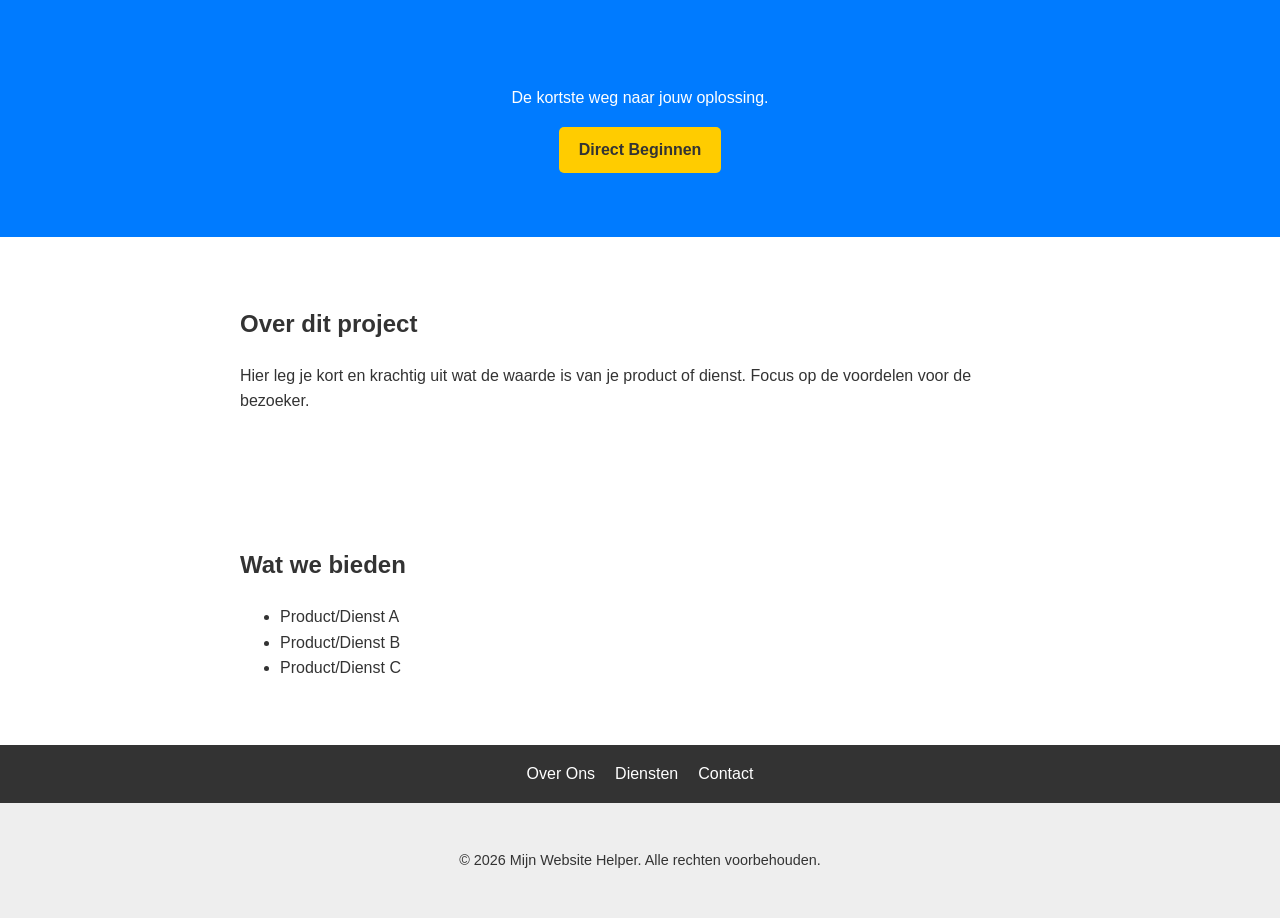
==== index.html @ fe34e428 "first commit" ====
<!DOCTYPE html>
<html lang="nl">
<head>
    <meta charset="UTF-8">
    <meta name="viewport" content="width=device-width, initial-scale=1.0">
    <title>Mijn Landing Pagina</title>
    <style>
        /* Basis styling om het toonbaar te maken */
        body { font-family: sans-serif; margin: 0; line-height: 1.6; color: #333; }
        header { background: #f4f4f4; padding: 2rem; text-align: center; }
        nav { display: flex; justify-content: center; gap: 20px; padding: 1rem; background: #333; }
        nav a { color: white; text-decoration: none; }
        section { padding: 3rem 1rem; max-width: 800px; margin: auto; }
        .hero { background: #007BFF; color: white; text-align: center; padding: 4rem 1rem; }
        .cta-button { display: inline-block; background: #ffcc00; color: #333; padding: 10px 20px; text-decoration: none; border-radius: 5px; font-weight: bold; }
        footer { text-align: center; padding: 2rem; background: #eee; font-size: 0.9rem; }
    </style>
</head>
<body>



    <header class="hero">
        <h1></h1>
        <p>De kortste weg naar jouw oplossing.</p>
        <a href="#aanmelden" class="cta-button">Direct Beginnen</a>
    </header>

    <section id="over">
        <h2>Over dit project</h2>
        <p>Hier leg je kort en krachtig uit wat de waarde is van je product of dienst. Focus op de voordelen voor de bezoeker.</p>
    </section>

    <section id="diensten">
        <h2>Wat we bieden</h2>
        <ul>
            <li>Product/Dienst A</li>
            <li>Product/Dienst B</li>
            <li>Product/Dienst C</li>
        </ul>
    </section>

    <nav>
        <a href="#over">Over Ons</a>
        <a href="#diensten">Diensten</a>
        <a href="#contact">Contact</a>
    </nav>

    <footer>
        <p>&copy; 2026 Mijn Website Helper. Alle rechten voorbehouden.</p>
    </footer>

</body>
</html>
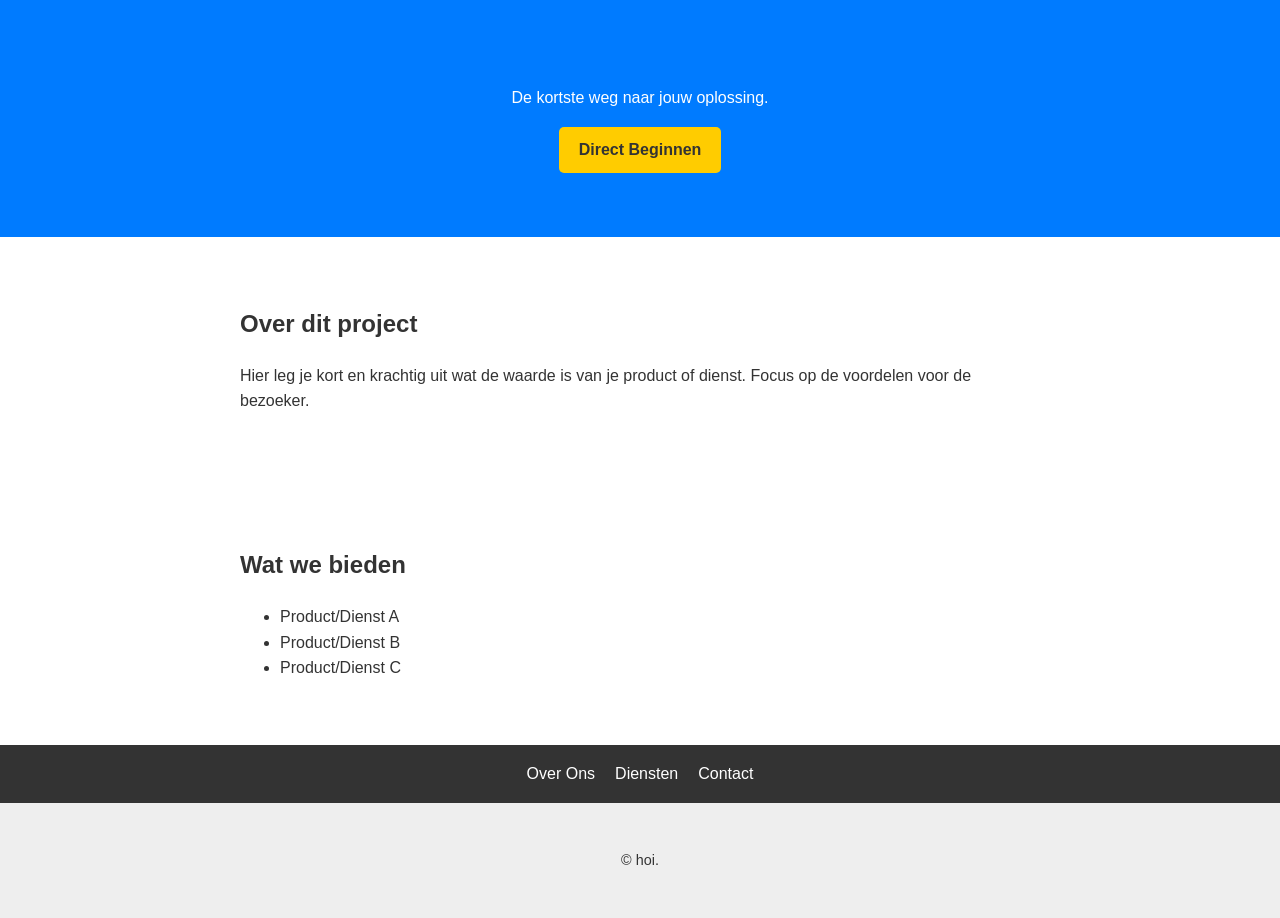
==== commit 2f67ffd2: "super secret" ====
--- a/index.html
+++ b/index.html
@@ -47,7 +47,7 @@
     </nav>
 
     <footer>
-        <p>&copy; 2026 Mijn Website Helper. Alle rechten voorbehouden.</p>
+        <p>&copy; hoi.</p>
     </footer>
 
 </body>
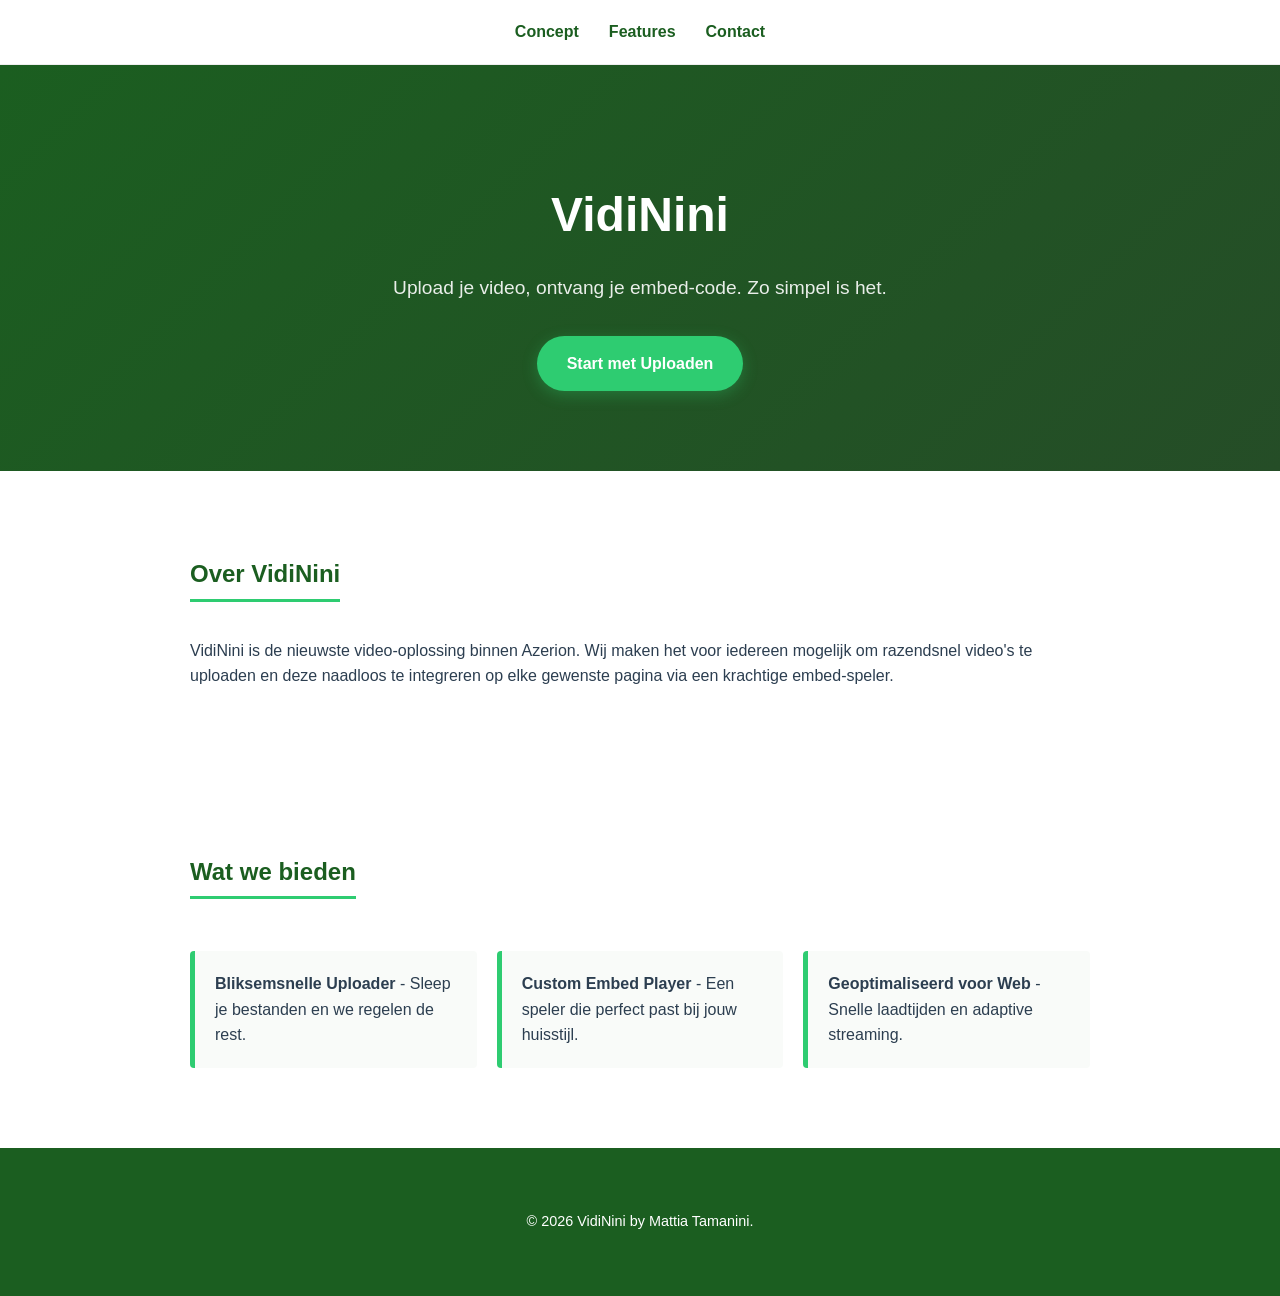
==== commit 38d8b928: "green version" ====
--- a/index.html
+++ b/index.html
@@ -3,51 +3,131 @@
 <head>
     <meta charset="UTF-8">
     <meta name="viewport" content="width=device-width, initial-scale=1.0">
-    <title>Mijn Landing Pagina</title>
+    <title>VidiNini | Video Uploader & Embed Tool</title>
     <style>
-        /* Basis styling om het toonbaar te maken */
-        body { font-family: sans-serif; margin: 0; line-height: 1.6; color: #333; }
-        header { background: #f4f4f4; padding: 2rem; text-align: center; }
-        nav { display: flex; justify-content: center; gap: 20px; padding: 1rem; background: #333; }
-        nav a { color: white; text-decoration: none; }
-        section { padding: 3rem 1rem; max-width: 800px; margin: auto; }
-        .hero { background: #007BFF; color: white; text-align: center; padding: 4rem 1rem; }
-        .cta-button { display: inline-block; background: #ffcc00; color: #333; padding: 10px 20px; text-decoration: none; border-radius: 5px; font-weight: bold; }
-        footer { text-align: center; padding: 2rem; background: #eee; font-size: 0.9rem; }
+        /* Kleurenpalet: Wit, Lichtgroen (#2ECC71) & Donkergroen (#1B5E20) */
+        :root {
+            --primary-green: #2ecc71;
+            --dark-green: #1b5e20;
+            --light-bg: #f9fbf9;
+            --white: #ffffff;
+            --text-dark: #2c3e50;
+        }
+
+        body { 
+            font-family: 'Segoe UI', Tahoma, Geneva, Verdana, sans-serif; 
+            margin: 0; 
+            line-height: 1.6; 
+            color: var(--text-dark);
+            background-color: var(--white);
+        }
+
+        /* Navigatie */
+        nav { 
+            display: flex; 
+            justify-content: center; 
+            gap: 30px; 
+            padding: 1.2rem; 
+            background: var(--white);
+            border-bottom: 1px solid #eee;
+            position: sticky;
+            top: 0;
+            z-index: 1000;
+        }
+        nav a { 
+            color: var(--dark-green); 
+            text-decoration: none; 
+            font-weight: 600;
+            transition: color 0.3s;
+        }
+        nav a:hover { color: var(--primary-green); }
+
+        /* Hero Section */
+        .hero { 
+            background: linear-gradient(135deg, var(--dark-green) 0%, #254d27 100%); 
+            color: var(--white); 
+            text-align: center; 
+            padding: 5rem 1.5rem; 
+        }
+        .hero h1 { font-size: 3rem; margin-bottom: 10px; }
+        .hero p { font-size: 1.2rem; opacity: 0.9; margin-bottom: 2rem; }
+
+        /* Buttons */
+        .cta-button { 
+            display: inline-block; 
+            background: var(--primary-green); 
+            color: white; 
+            padding: 15px 30px; 
+            text-decoration: none; 
+            border-radius: 50px; 
+            font-weight: bold; 
+            box-shadow: 0 4px 15px rgba(46, 204, 113, 0.3);
+            transition: transform 0.2s, background 0.3s;
+        }
+        .cta-button:hover { 
+            transform: translateY(-2px);
+            background: #27ae60;
+        }
+
+        /* Sections */
+        section { padding: 4rem 1.5rem; max-width: 900px; margin: auto; }
+        h2 { color: var(--dark-green); border-bottom: 3px solid var(--primary-green); display: inline-block; padding-bottom: 5px; }
+
+        .features-list {
+            list-style: none;
+            padding: 0;
+            display: grid;
+            grid-template-columns: repeat(auto-fit, minmax(250px, 1fr));
+            gap: 20px;
+            margin-top: 2rem;
+        }
+        .features-list li {
+            background: var(--light-bg);
+            padding: 20px;
+            border-left: 5px solid var(--primary-green);
+            border-radius: 4px;
+        }
+
+        /* Footer */
+        footer { 
+            text-align: center; 
+            padding: 3rem; 
+            background: var(--dark-green); 
+            color: var(--white);
+            font-size: 0.9rem; 
+        }
     </style>
 </head>
 <body>
 
-
+    <nav>
+        <a href="#over">Concept</a>
+        <a href="#features">Features</a>
+        <a href="#contact">Contact</a>
+    </nav>
 
     <header class="hero">
-        <h1></h1>
-        <p>De kortste weg naar jouw oplossing.</p>
-        <a href="#aanmelden" class="cta-button">Direct Beginnen</a>
+        <h1>VidiNini</h1>
+        <p>Upload je video, ontvang je embed-code. Zo simpel is het.</p>
+        <a href="#upload" class="cta-button">Start met Uploaden</a>
     </header>
 
     <section id="over">
-        <h2>Over dit project</h2>
-        <p>Hier leg je kort en krachtig uit wat de waarde is van je product of dienst. Focus op de voordelen voor de bezoeker.</p>
+        <h2>Over VidiNini</h2>
+        <p>VidiNini is de nieuwste video-oplossing binnen Azerion. Wij maken het voor iedereen mogelijk om razendsnel video's te uploaden en deze naadloos te integreren op elke gewenste pagina via een krachtige embed-speler.</p>
     </section>
 
-    <section id="diensten">
+    <section id="features">
         <h2>Wat we bieden</h2>
-        <ul>
-            <li>Product/Dienst A</li>
-            <li>Product/Dienst B</li>
-            <li>Product/Dienst C</li>
+        <ul class="features-list">
+            <li><strong>Bliksemsnelle Uploader</strong> - Sleep je bestanden en we regelen de rest.</li>
+            <li><strong>Custom Embed Player</strong> - Een speler die perfect past bij jouw huisstijl.</li>
+            <li><strong>Geoptimaliseerd voor Web</strong> - Snelle laadtijden en adaptive streaming.</li>
         </ul>
     </section>
 
-    <nav>
-        <a href="#over">Over Ons</a>
-        <a href="#diensten">Diensten</a>
-        <a href="#contact">Contact</a>
-    </nav>
-
     <footer>
-        <p>&copy; hoi.</p>
+        <p>&copy; 2026 VidiNini by Mattia Tamanini.</p>
     </footer>
 
 </body>
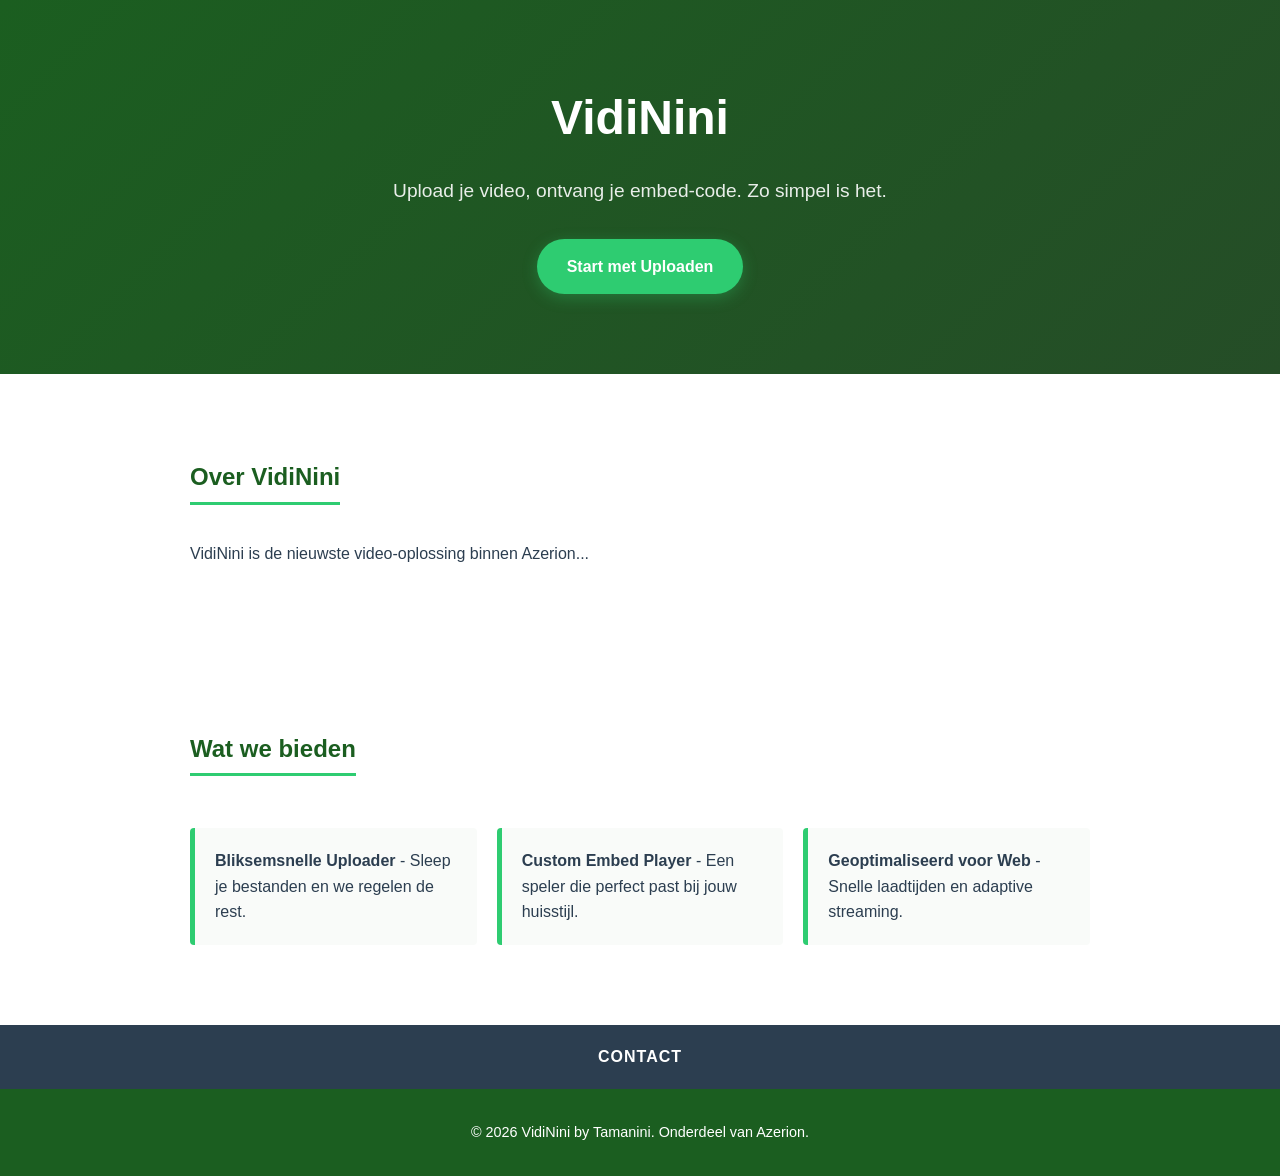
==== commit 38d82cde: "added style sheeting and clicks" ====
--- a/index.html
+++ b/index.html
@@ -4,130 +4,38 @@
     <meta charset="UTF-8">
     <meta name="viewport" content="width=device-width, initial-scale=1.0">
     <title>VidiNini | Video Uploader & Embed Tool</title>
-    <style>
-        /* Kleurenpalet: Wit, Lichtgroen (#2ECC71) & Donkergroen (#1B5E20) */
-        :root {
-            --primary-green: #2ecc71;
-            --dark-green: #1b5e20;
-            --light-bg: #f9fbf9;
-            --white: #ffffff;
-            --text-dark: #2c3e50;
-        }
-
-        body { 
-            font-family: 'Segoe UI', Tahoma, Geneva, Verdana, sans-serif; 
-            margin: 0; 
-            line-height: 1.6; 
-            color: var(--text-dark);
-            background-color: var(--white);
-        }
-
-        /* Navigatie */
-        nav { 
-            display: flex; 
-            justify-content: center; 
-            gap: 30px; 
-            padding: 1.2rem; 
-            background: var(--white);
-            border-bottom: 1px solid #eee;
-            position: sticky;
-            top: 0;
-            z-index: 1000;
-        }
-        nav a { 
-            color: var(--dark-green); 
-            text-decoration: none; 
-            font-weight: 600;
-            transition: color 0.3s;
-        }
-        nav a:hover { color: var(--primary-green); }
-
-        /* Hero Section */
-        .hero { 
-            background: linear-gradient(135deg, var(--dark-green) 0%, #254d27 100%); 
-            color: var(--white); 
-            text-align: center; 
-            padding: 5rem 1.5rem; 
-        }
-        .hero h1 { font-size: 3rem; margin-bottom: 10px; }
-        .hero p { font-size: 1.2rem; opacity: 0.9; margin-bottom: 2rem; }
-
-        /* Buttons */
-        .cta-button { 
-            display: inline-block; 
-            background: var(--primary-green); 
-            color: white; 
-            padding: 15px 30px; 
-            text-decoration: none; 
-            border-radius: 50px; 
-            font-weight: bold; 
-            box-shadow: 0 4px 15px rgba(46, 204, 113, 0.3);
-            transition: transform 0.2s, background 0.3s;
-        }
-        .cta-button:hover { 
-            transform: translateY(-2px);
-            background: #27ae60;
-        }
-
-        /* Sections */
-        section { padding: 4rem 1.5rem; max-width: 900px; margin: auto; }
-        h2 { color: var(--dark-green); border-bottom: 3px solid var(--primary-green); display: inline-block; padding-bottom: 5px; }
-
-        .features-list {
-            list-style: none;
-            padding: 0;
-            display: grid;
-            grid-template-columns: repeat(auto-fit, minmax(250px, 1fr));
-            gap: 20px;
-            margin-top: 2rem;
-        }
-        .features-list li {
-            background: var(--light-bg);
-            padding: 20px;
-            border-left: 5px solid var(--primary-green);
-            border-radius: 4px;
-        }
-
-        /* Footer */
-        footer { 
-            text-align: center; 
-            padding: 3rem; 
-            background: var(--dark-green); 
-            color: var(--white);
-            font-size: 0.9rem; 
-        }
-    </style>
+    <link rel="stylesheet" href="style.css">
 </head>
 <body>
-
-    <nav>
-        <a href="#over">Concept</a>
-        <a href="#features">Features</a>
-        <a href="#contact">Contact</a>
-    </nav>
 
     <header class="hero">
         <h1>VidiNini</h1>
         <p>Upload je video, ontvang je embed-code. Zo simpel is het.</p>
-        <a href="#upload" class="cta-button">Start met Uploaden</a>
+        <a href="overview/index.html" class="cta-button">Start met Uploaden</a>
     </header>
 
-    <section id="over">
-        <h2>Over VidiNini</h2>
-        <p>VidiNini is de nieuwste video-oplossing binnen Azerion. Wij maken het voor iedereen mogelijk om razendsnel video's te uploaden en deze naadloos te integreren op elke gewenste pagina via een krachtige embed-speler.</p>
-    </section>
+    <div class="main-content">
+        <section id="over">
+            <h2>Over VidiNini</h2>
+            <p>VidiNini is de nieuwste video-oplossing binnen Azerion...</p>
+        </section>
 
-    <section id="features">
-        <h2>Wat we bieden</h2>
-        <ul class="features-list">
-            <li><strong>Bliksemsnelle Uploader</strong> - Sleep je bestanden en we regelen de rest.</li>
-            <li><strong>Custom Embed Player</strong> - Een speler die perfect past bij jouw huisstijl.</li>
-            <li><strong>Geoptimaliseerd voor Web</strong> - Snelle laadtijden en adaptive streaming.</li>
-        </ul>
-    </section>
+        <section id="features">
+            <h2>Wat we bieden</h2>
+            <ul class="features-list">
+                <li><strong>Bliksemsnelle Uploader</strong> - Sleep je bestanden en we regelen de rest.</li>
+                <li><strong>Custom Embed Player</strong> - Een speler die perfect past bij jouw huisstijl.</li>
+                <li><strong>Geoptimaliseerd voor Web</strong> - Snelle laadtijden en adaptive streaming.</li>
+            </ul>
+        </section>
+    </div>
+
+    <div class="contact-bar">
+        <a href="mailto:contact@vidinini.com">Contact</a>
+    </div>
 
     <footer>
-        <p>&copy; 2026 VidiNini by Mattia Tamanini.</p>
+        <p>&copy; 2026 VidiNini by Tamanini. Onderdeel van Azerion.</p>
     </footer>
 
 </body>
--- a/style.css
+++ b/style.css
@@ -0,0 +1,158 @@
+:root {
+    --primary-green: #2ecc71;
+    --dark-green: #1b5e20;
+    --navy-accent: #2c3e50;
+    --light-bg: #f9fbf9;
+    --white: #ffffff;
+    --text-dark: #2c3e50;
+}
+
+html,
+body {
+    height: 100%;
+    margin: 0;
+}
+
+body {
+    font-family: 'Segoe UI', Tahoma, Geneva, Verdana, sans-serif;
+    line-height: 1.6;
+    color: var(--text-dark);
+    background-color: var(--white);
+    display: flex;
+    flex-direction: column;
+}
+
+.hero {
+    background: linear-gradient(135deg, var(--dark-green) 0%, #254d27 100%);
+    color: var(--white);
+    text-align: center;
+    padding: 5rem 1.5rem;
+}
+
+.hero h1 {
+    font-size: 3rem;
+    margin: 0 0 10px 0;
+}
+
+.hero p {
+    font-size: 1.2rem;
+    opacity: 0.9;
+    margin-bottom: 2rem;
+}
+
+.cta-button {
+    display: inline-block;
+    background: var(--primary-green);
+    color: white;
+    padding: 15px 30px;
+    text-decoration: none;
+    border-radius: 50px;
+    font-weight: bold;
+    box-shadow: 0 4px 15px rgba(46, 204, 113, 0.3);
+    transition: transform 0.2s, background 0.3s;
+}
+
+.cta-button:hover {
+    transform: translateY(-2px);
+    background: #27ae60;
+}
+
+.main-content {
+    flex: 1;
+}
+
+section {
+    padding: 4rem 1.5rem;
+    max-width: 900px;
+    margin: auto;
+}
+
+h2 {
+    color: var(--dark-green);
+    border-bottom: 3px solid var(--primary-green);
+    display: inline-block;
+    padding-bottom: 5px;
+}
+
+.features-list {
+    list-style: none;
+    padding: 0;
+    display: grid;
+    grid-template-columns: repeat(auto-fit, minmax(250px, 1fr));
+    gap: 20px;
+    margin-top: 2rem;
+}
+
+.features-list li {
+    background: var(--light-bg);
+    padding: 20px;
+    border-left: 5px solid var(--primary-green);
+    border-radius: 4px;
+}
+
+.contact-bar {
+    background: var(--navy-accent);
+    padding: 1.2rem;
+    text-align: center;
+}
+
+.contact-bar a {
+    color: white;
+    text-decoration: none;
+    font-weight: 600;
+    text-transform: uppercase;
+    letter-spacing: 1px;
+}
+
+.contact-bar a:hover {
+    color: var(--primary-green);
+}
+
+footer {
+    text-align: center;
+    padding: 2rem;
+    background: var(--dark-green);
+    color: var(--white);
+    font-size: 0.9rem;
+}
+
+footer p {
+    margin: 0;
+}
+
+/* Overviewpage specific CSS */
+.container {
+    max-width: 900px;
+    margin: auto;
+    padding: 2rem 1.5rem;
+}
+
+.header-actions {
+    display: flex;
+    justify-content: space-between;
+    align-items: center;
+    margin-bottom: 2rem;
+}
+
+.upload-card {
+    background: var(--light-bg);
+    padding: 4rem 2rem;
+    border-radius: 10px;
+    border: 2px dashed var(--primary-green);
+    text-align: center;
+}
+
+.nav-overview {
+    background: var(--white);
+    padding: 1rem 1.5rem;
+    display: flex;
+    justify-content: space-between;
+    border-bottom: 1px solid #eee;
+}
+
+.nav-overview a {
+    color: var(--dark-green);
+    text-decoration: none;
+    font-weight: bold;
+}
+
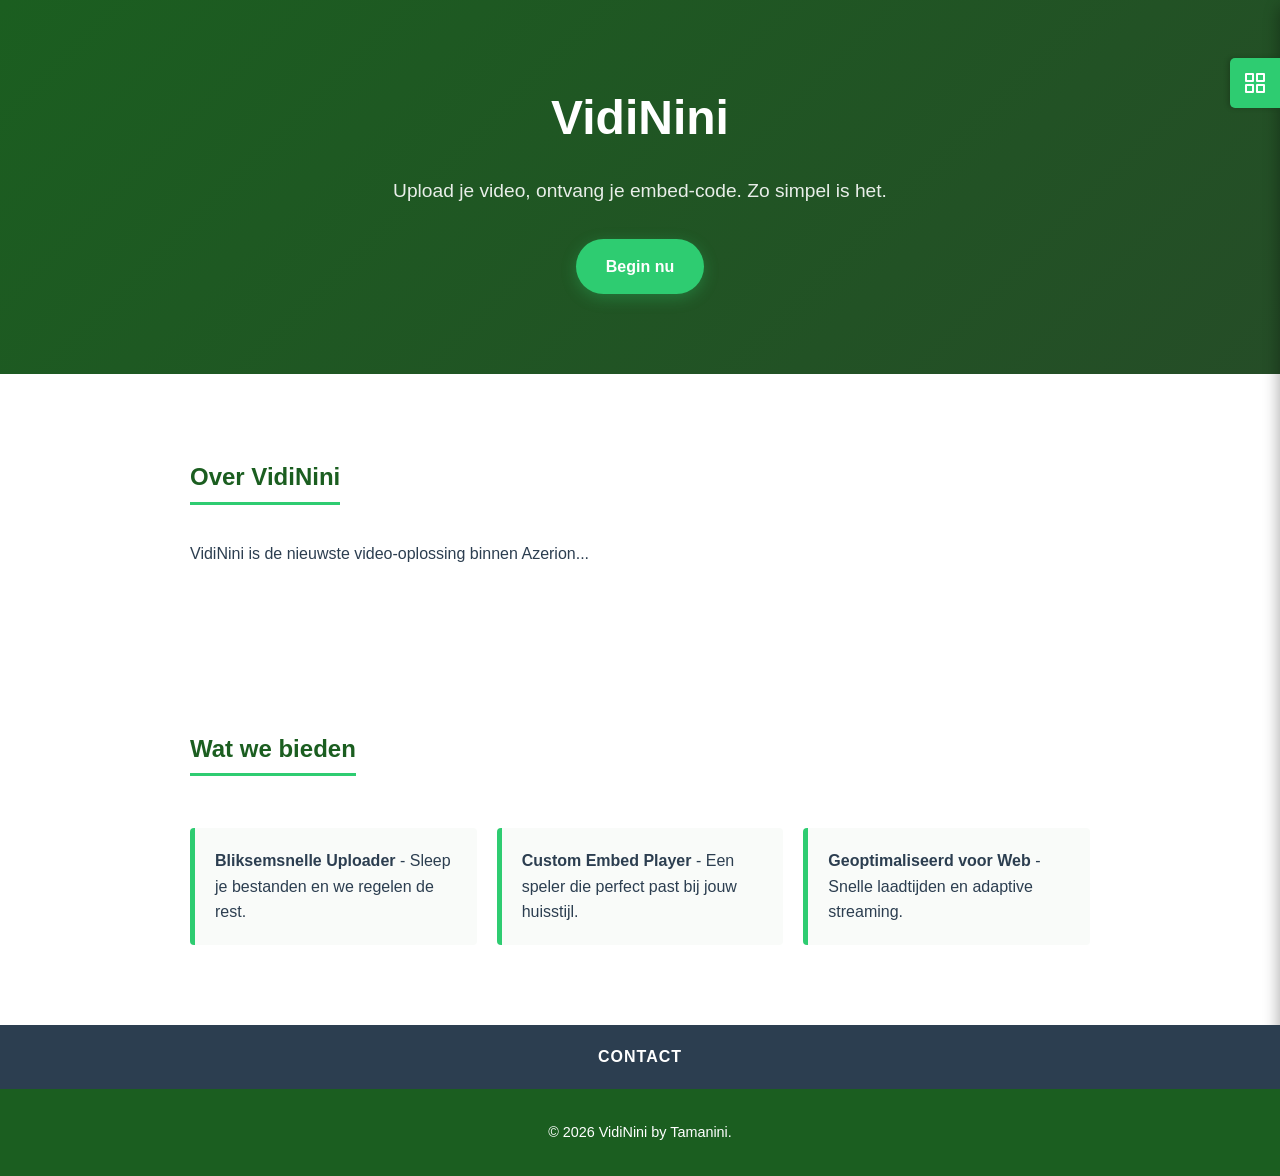
==== commit 0177e4f6: "added includesjs logic for clearer page building" ====
--- a/index.html
+++ b/index.html
@@ -6,12 +6,13 @@
     <title>VidiNini | Video Uploader & Embed Tool</title>
     <link rel="stylesheet" href="style.css">
 </head>
+
 <body>
-
+    <div id="sidebar-container" data-include="sidebarwidget.html"></div>
     <header class="hero">
         <h1>VidiNini</h1>
         <p>Upload je video, ontvang je embed-code. Zo simpel is het.</p>
-        <a href="overview/index.html" class="cta-button">Start met Uploaden</a>
+        <a href="./overview.html" class="cta-button">Begin nu</a>
     </header>
 
     <div class="main-content">
@@ -30,13 +31,9 @@
         </section>
     </div>
 
-    <div class="contact-bar">
-        <a href="mailto:contact@vidinini.com">Contact</a>
-    </div>
-
-    <footer>
-        <p>&copy; 2026 VidiNini by Tamanini. Onderdeel van Azerion.</p>
-    </footer>
-
+    <div id="footer-container" data-include="footer.html"></div>
+    
+    <script src="includes.js">
+    </script>
 </body>
 </html>
--- a/style.css
+++ b/style.css
@@ -156,3 +156,71 @@
     font-weight: bold;
 }
 
+/* Sidebar Widget (Rechts uitgelijnd & Korter) */
+.sidebar-widget {
+    position: fixed;
+    top: 0px; /* Of de waarde die je net hebt gekozen */
+    right: -250px; 
+    width: 250px;
+    height: 1080px; /* Zorgt dat hij meeschaalt met de inhoud in plaats van 100vh */
+    min-height: 250px; /* Zorgt dat hij niet te kort wordt */
+    padding-bottom: 20px; /* Extra ruimte onder de knoppen */
+    border-radius: 10px 0 0 10px; /* Maakt de hoeken links mooi rond */
+    background-color: var(--navy-accent);
+    transition: right 0.3s ease; 
+    z-index: 1000; /* Iets verlaagd zodat de footer eroverheen kan */
+    display: flex;
+    flex-direction: column;
+    padding-top: 60px; 
+    box-shadow: -2px 5px 15px rgba(0,0,0,0.3); 
+}
+
+/* This class is added via JavaScript to slide the menu in */
+.sidebar-widget.expanded {
+    right: 0;
+}
+
+/* The green toggle button that is always visible */
+.sidebar-toggle {
+    position: absolute;
+    top: 58px;
+    left: -50px; /* Pushes the button out to the left of the hidden navy panel */
+    width: 50px;
+    height: 50px;
+    background-color: var(--primary-green);
+    color: var(--white);
+    border: none;
+    cursor: pointer;
+    font-size: 1.5rem;
+    border-radius: 5px 0 0 5px; /* Rounded on the left, flat on the right */
+    box-shadow: -2px 0 5px rgba(0,0,0,0.2);
+    display: flex;
+    align-items: center;
+    justify-content: center;
+    transition: background 0.3s;
+}
+
+.sidebar-toggle:hover {
+    background-color: var(--navy-accent);
+}
+
+/* The clickable buttons inside the sidebar */
+.sidebar-link {
+    color: var(--white);
+    text-decoration: none;
+    padding: 15px 25px;
+    font-weight: 600;
+    border-bottom: 1px solid rgba(255, 255, 255, 0.1);
+    transition: background 0.2s, color 0.2s;
+}
+
+.sidebar-link:hover {
+    background-color: var(--primary-green);
+    color: var(--white);
+}
+
+/* Zorgt dat de footer en contact-bar over de widget heen vallen bij het scrollen */
+.contact-bar, footer {
+    position: relative;
+    z-index: 2000; 
+}
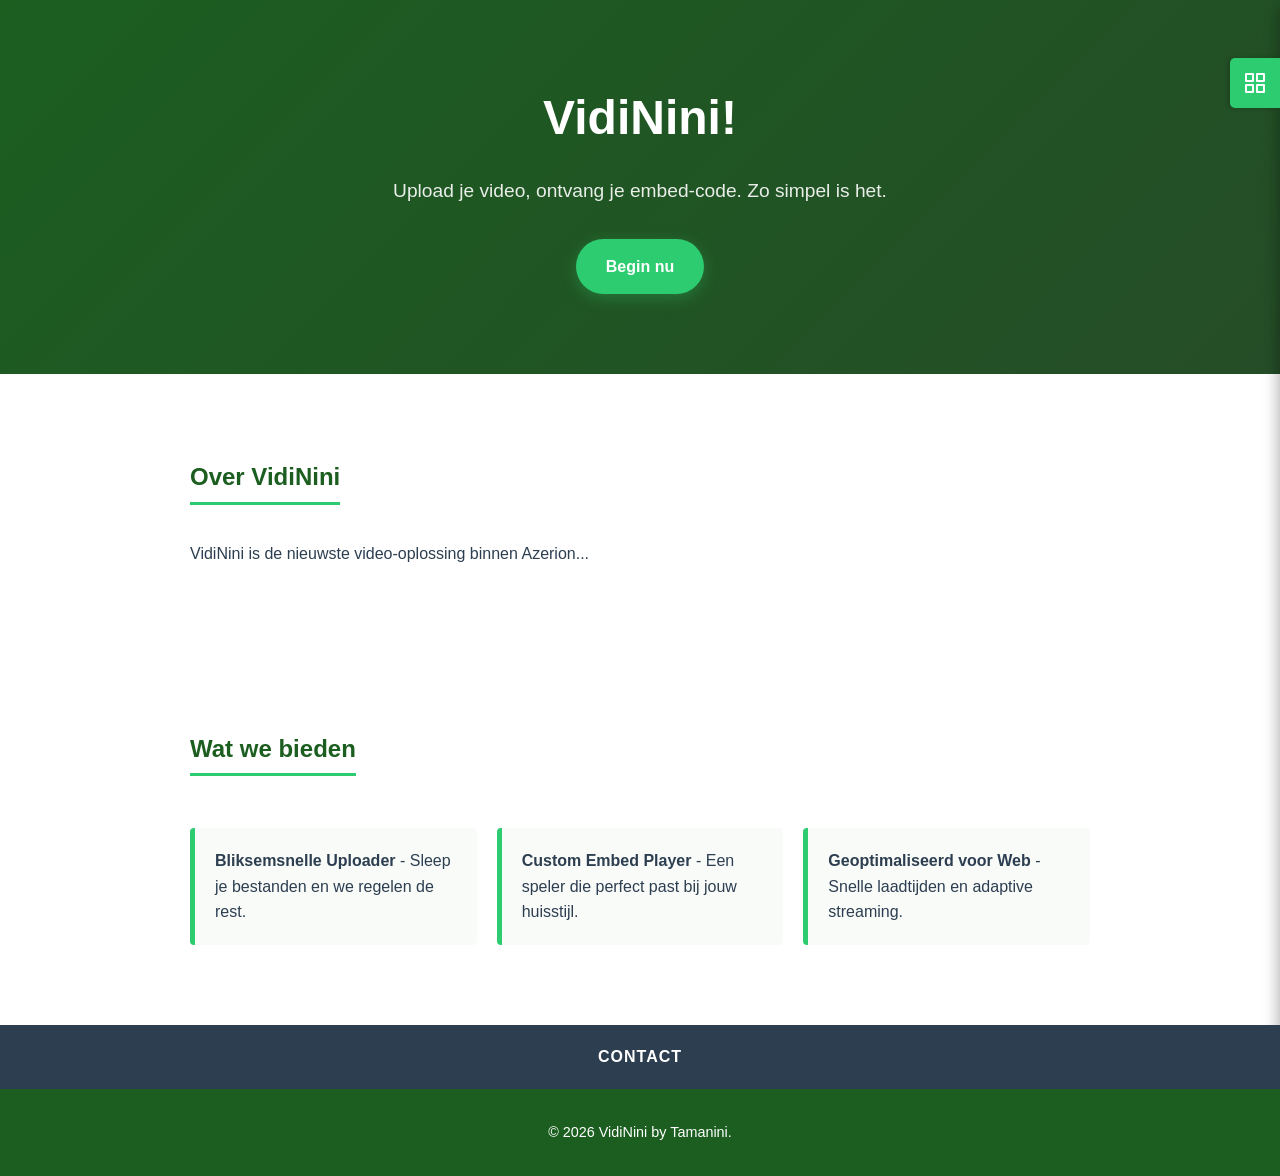
==== commit 6c599fda: "dev test" ====
--- a/index.html
+++ b/index.html
@@ -10,7 +10,7 @@
 <body>
     <div id="sidebar-container" data-include="sidebarwidget.html"></div>
     <header class="hero">
-        <h1>VidiNini</h1>
+        <h1>VidiNini!</h1>
         <p>Upload je video, ontvang je embed-code. Zo simpel is het.</p>
         <a href="./overview.html" class="cta-button">Begin nu</a>
     </header>
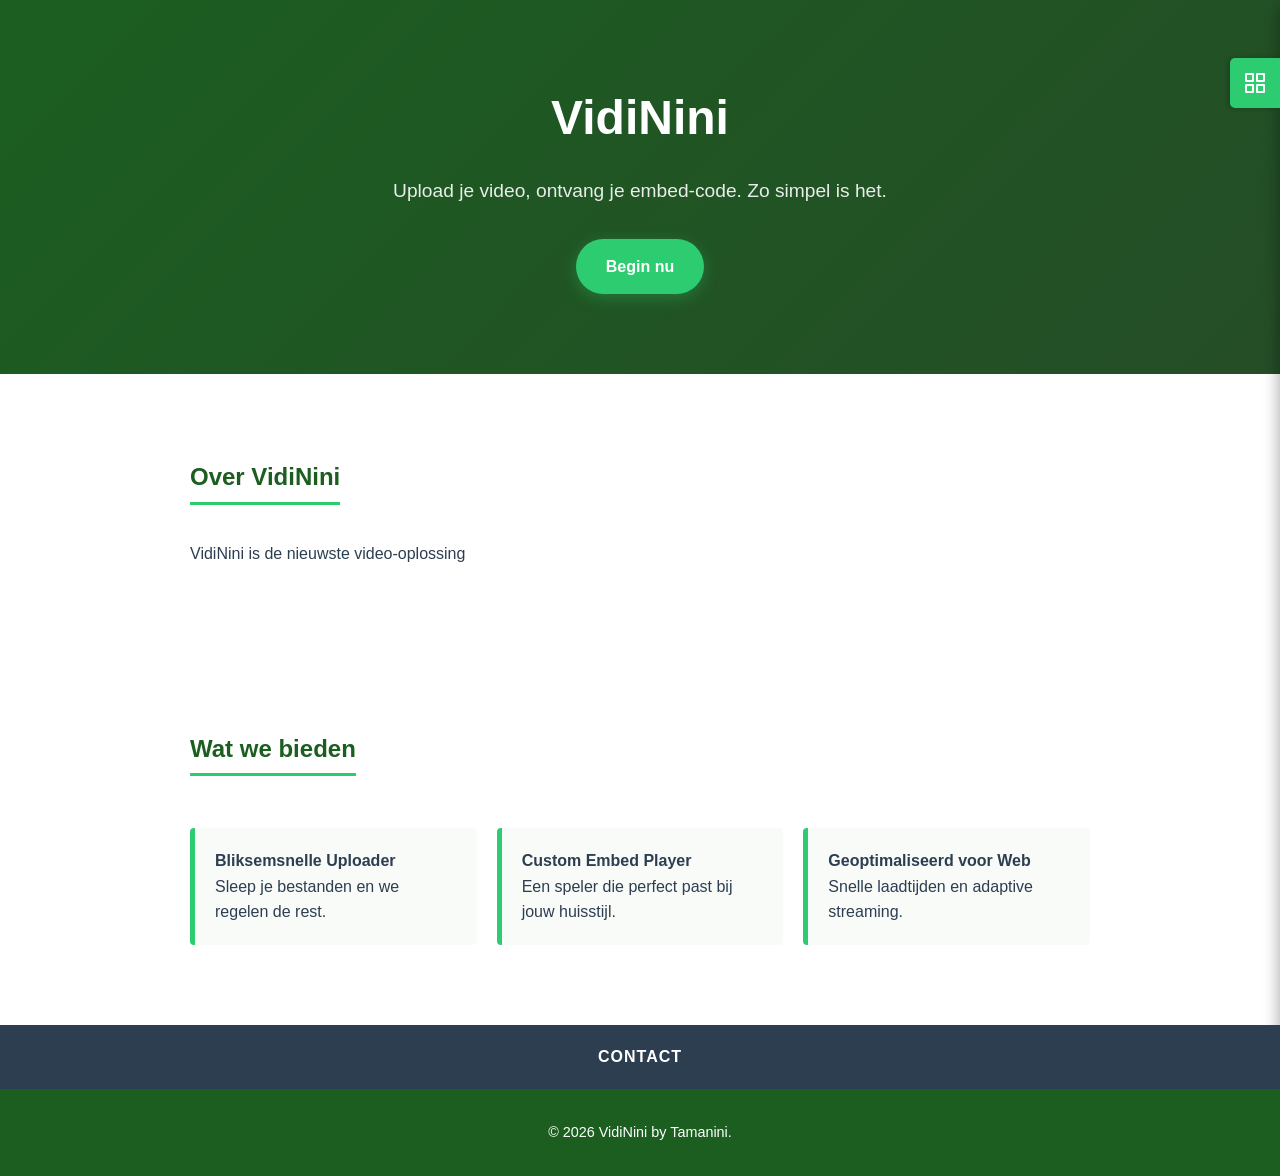
==== commit 18a4f42f: "added login page and sidebar logic" ====
--- a/index.html
+++ b/index.html
@@ -9,24 +9,25 @@
 
 <body>
     <div id="sidebar-container" data-include="sidebarwidget.html"></div>
+
     <header class="hero">
-        <h1>VidiNini!</h1>
+        <h1>VidiNini</h1>
         <p>Upload je video, ontvang je embed-code. Zo simpel is het.</p>
-        <a href="./overview.html" class="cta-button">Begin nu</a>
+        <a href="./login.html" class="cta-button">Begin nu</a>
     </header>
 
     <div class="main-content">
         <section id="over">
             <h2>Over VidiNini</h2>
-            <p>VidiNini is de nieuwste video-oplossing binnen Azerion...</p>
+            <p>VidiNini is de nieuwste video-oplossing</p>
         </section>
 
         <section id="features">
             <h2>Wat we bieden</h2>
             <ul class="features-list">
-                <li><strong>Bliksemsnelle Uploader</strong> - Sleep je bestanden en we regelen de rest.</li>
-                <li><strong>Custom Embed Player</strong> - Een speler die perfect past bij jouw huisstijl.</li>
-                <li><strong>Geoptimaliseerd voor Web</strong> - Snelle laadtijden en adaptive streaming.</li>
+                <li><strong>Bliksemsnelle Uploader</strong> <br> Sleep je bestanden en we regelen de rest.</li>
+                <li><strong>Custom Embed Player</strong> <br> Een speler die perfect past bij jouw huisstijl.</li>
+                <li><strong>Geoptimaliseerd voor Web</strong> <br> Snelle laadtijden en adaptive streaming.</li>
             </ul>
         </section>
     </div>
--- a/style.css
+++ b/style.css
@@ -1,3 +1,4 @@
+/*global stylesheet*/
 :root {
     --primary-green: #2ecc71;
     --dark-green: #1b5e20;
@@ -154,73 +155,4 @@
     color: var(--dark-green);
     text-decoration: none;
     font-weight: bold;
-}
-
-/* Sidebar Widget (Rechts uitgelijnd & Korter) */
-.sidebar-widget {
-    position: fixed;
-    top: 0px; /* Of de waarde die je net hebt gekozen */
-    right: -250px; 
-    width: 250px;
-    height: 1080px; /* Zorgt dat hij meeschaalt met de inhoud in plaats van 100vh */
-    min-height: 250px; /* Zorgt dat hij niet te kort wordt */
-    padding-bottom: 20px; /* Extra ruimte onder de knoppen */
-    border-radius: 10px 0 0 10px; /* Maakt de hoeken links mooi rond */
-    background-color: var(--navy-accent);
-    transition: right 0.3s ease; 
-    z-index: 1000; /* Iets verlaagd zodat de footer eroverheen kan */
-    display: flex;
-    flex-direction: column;
-    padding-top: 60px; 
-    box-shadow: -2px 5px 15px rgba(0,0,0,0.3); 
-}
-
-/* This class is added via JavaScript to slide the menu in */
-.sidebar-widget.expanded {
-    right: 0;
-}
-
-/* The green toggle button that is always visible */
-.sidebar-toggle {
-    position: absolute;
-    top: 58px;
-    left: -50px; /* Pushes the button out to the left of the hidden navy panel */
-    width: 50px;
-    height: 50px;
-    background-color: var(--primary-green);
-    color: var(--white);
-    border: none;
-    cursor: pointer;
-    font-size: 1.5rem;
-    border-radius: 5px 0 0 5px; /* Rounded on the left, flat on the right */
-    box-shadow: -2px 0 5px rgba(0,0,0,0.2);
-    display: flex;
-    align-items: center;
-    justify-content: center;
-    transition: background 0.3s;
-}
-
-.sidebar-toggle:hover {
-    background-color: var(--navy-accent);
-}
-
-/* The clickable buttons inside the sidebar */
-.sidebar-link {
-    color: var(--white);
-    text-decoration: none;
-    padding: 15px 25px;
-    font-weight: 600;
-    border-bottom: 1px solid rgba(255, 255, 255, 0.1);
-    transition: background 0.2s, color 0.2s;
-}
-
-.sidebar-link:hover {
-    background-color: var(--primary-green);
-    color: var(--white);
-}
-
-/* Zorgt dat de footer en contact-bar over de widget heen vallen bij het scrollen */
-.contact-bar, footer {
-    position: relative;
-    z-index: 2000; 
 }
